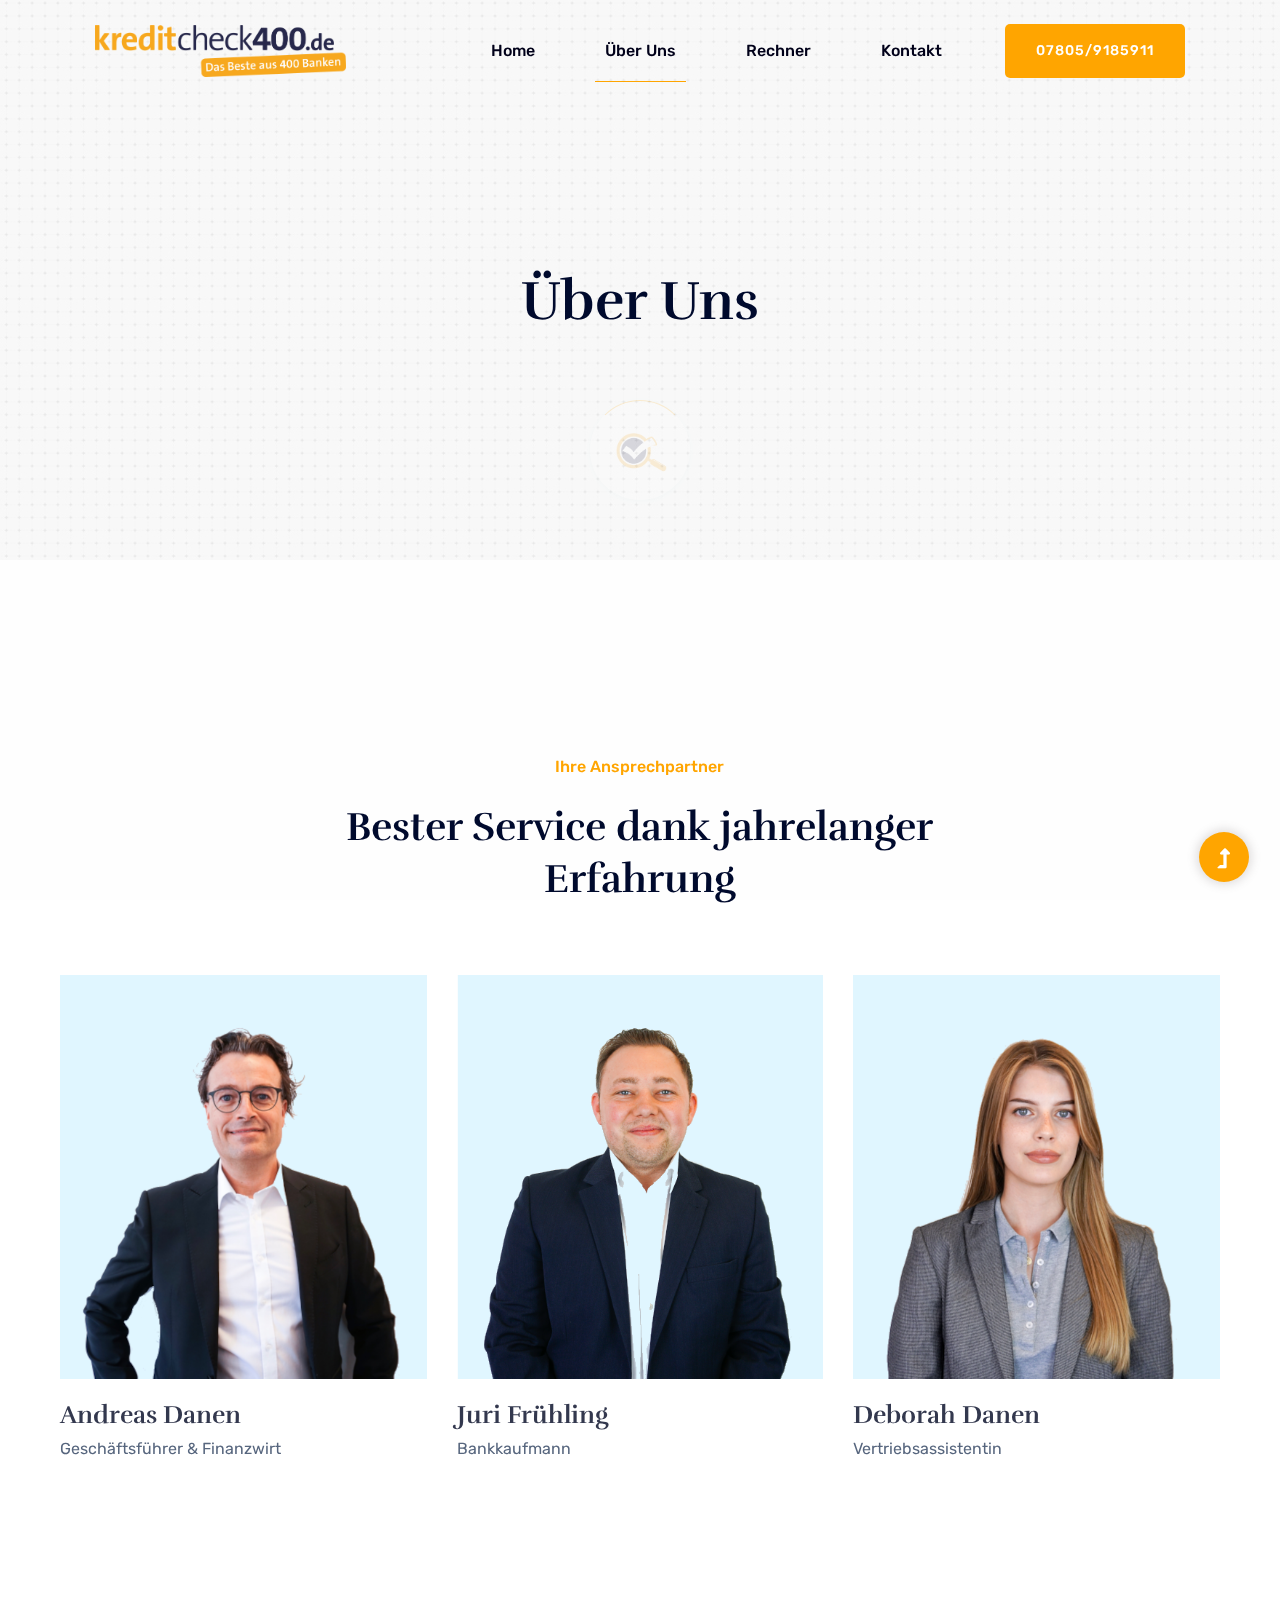
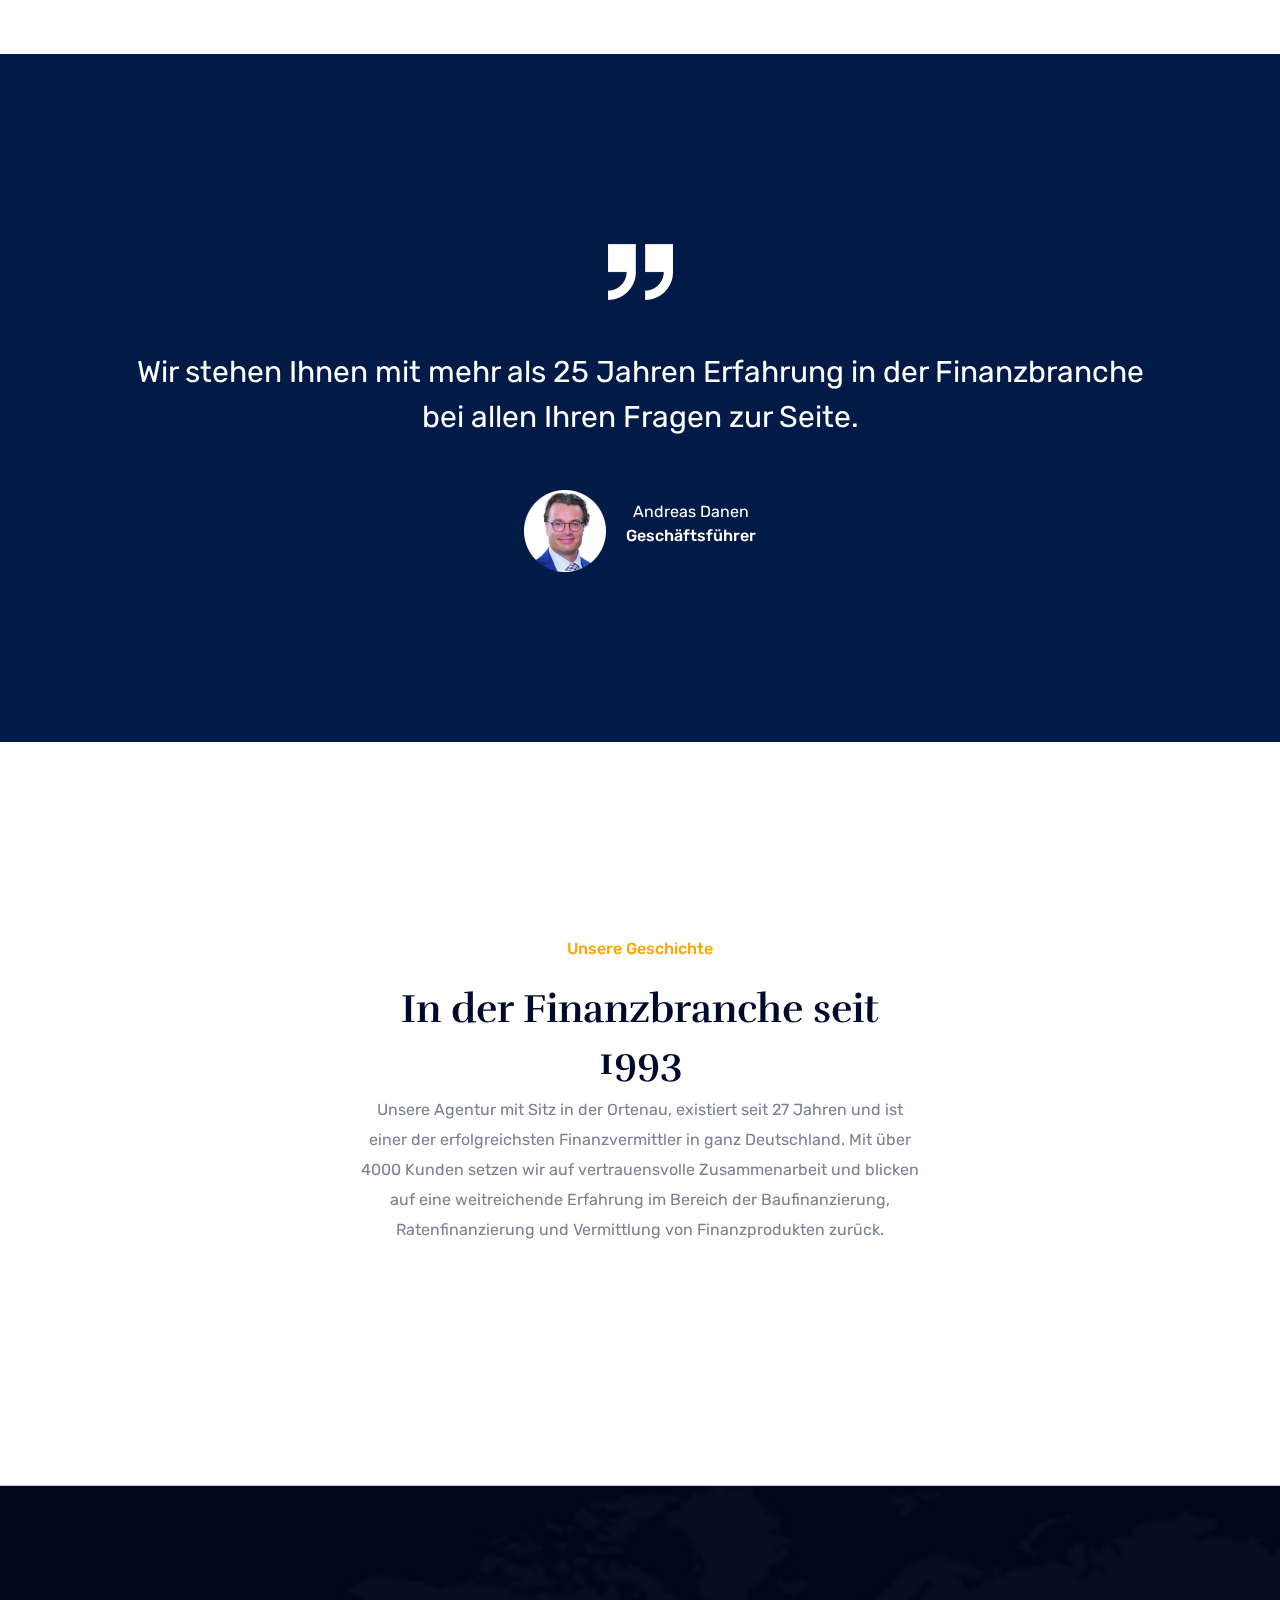
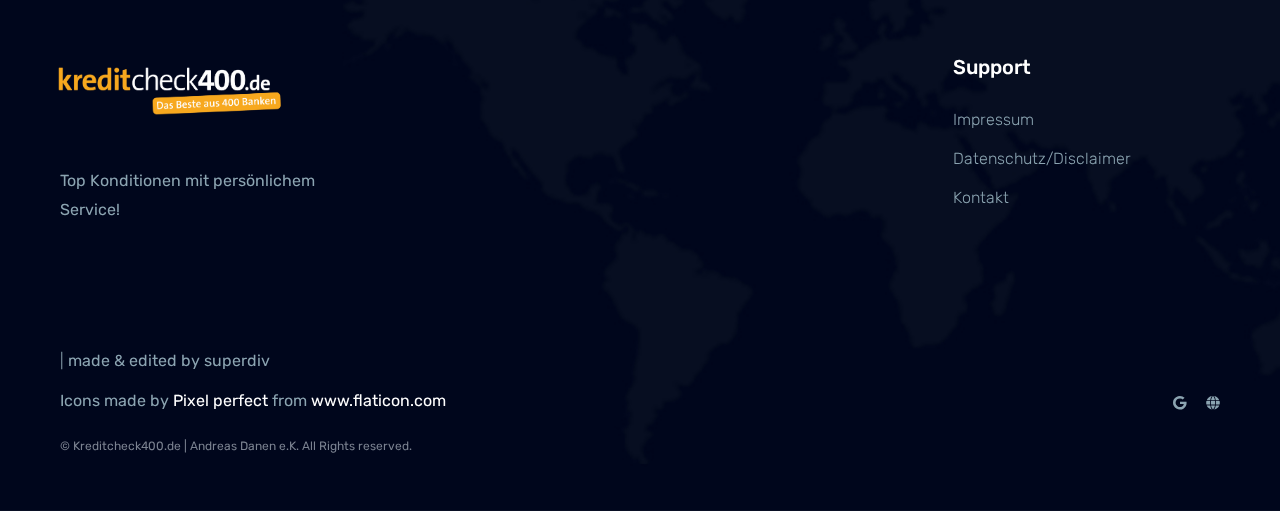
==== kreditcheck400/about.html @ ed124c70 "all files related to Kreditcheck400" ====
<!doctype html>
<html class="no-js" lang="de">
    <head>
        <!-- Cookie Consent Script-->
        <script src="https://cmp.osano.com/16BZ83S5xvFWR2lYL/bb142308-799a-495e-b644-9696ef931f41/osano.js"></script>
        
        <!-- Global site tag (gtag.js) - Google Analytics -->
        <script async src="https://www.googletagmanager.com/gtag/js?id=UA-173921091-1"></script>
        <script>
        window.dataLayer = window.dataLayer || [];
        function gtag(){dataLayer.push(arguments);}
        gtag('js', new Date());

        gtag('config', 'UA-173921091-1');
        </script>

        <meta charset="utf-8">
        <meta http-equiv="x-ua-compatible" content="ie=edge">
        <title>KreditCheck400</title>
        <meta name="description" content="">
        <meta name="viewport" content="width=device-width, initial-scale=1">
        <link rel="manifest" href="site.webmanifest">
		<link rel="shortcut icon" type="image/x-icon" href="assets/img/logo/lupe_transparent.png">

		<!-- CSS here -->
            <link rel="stylesheet" href="assets/css/bootstrap.min.css">
            <link rel="stylesheet" href="assets/css/owl.carousel.min.css">
            <link rel="stylesheet" href="assets/css/slicknav.css">
            <link rel="stylesheet" href="assets/css/flaticon.css">
            <link rel="stylesheet" href="assets/css/animate.min.css">
            <link rel="stylesheet" href="assets/css/magnific-popup.css">
            <link rel="stylesheet" href="assets/css/fontawesome-all.min.css">
            <link rel="stylesheet" href="assets/css/themify-icons.css">
            <link rel="stylesheet" href="assets/css/slick.css">
            <link rel="stylesheet" href="assets/css/nice-select.css">
            <link rel="stylesheet" href="assets/css/style.css">
            <link rel="stylesheet" href="assets/css/style_custom.css">
   </head>

   <body>
    <!-- Preloader Start -->
    <div id="preloader-active">
        <div class="preloader d-flex align-items-center justify-content-center">
            <div class="preloader-inner position-relative">
                <div class="preloader-circle"></div>
                <div class="preloader-img pere-text">
                    <img src="assets/img/logo/lupe_transparent.png" alt="">
                </div>
            </div>
        </div>
    </div>
    <!-- Preloader Start -->
    <!-- Header Start -->
    <div class="header-area header-transparent">
            <div class="main-header  header-sticky">
                <div class="container-fluid">
                    <div class="row align-items-center">
                        <!-- Logo -->
                        <div class="col-xl-2 col-lg-2 col-md-1">
                            <div class="logo">
                                <a href="index.html"><img src="assets/img/logo/kreditcheck400_logo_RGB.png" class="img-fluid" alt="Responsive image"></a>
                            </div>
                        </div>
                        <div class="col-xl-10 col-lg-10 col-md-10">
                        <div class="menu-main d-flex align-items-center justify-content-end">
                            <!-- Main-menu -->
                            <div class="main-menu f-right d-none d-lg-block">
                                <nav> 
                                    <ul id="navigation">  
                                        <li><a href="index.html">Home</a></li>
                                        <li class="active"><a href="about.html">Über uns</a></li>
                                        <li><a href="services.html">Rechner</a></li>
                                        <li><a href="contact.html">Kontakt</a></li>
                                    </ul>
                                </nav>
                            </div>
                            <div class="header-right-btn f-right d-none d-lg-block">
                                <a href="#" class="btn header-btn">07805/9185911</a>
                            </div>
                        </div>
                        </div>   
                        <!-- Mobile Menu -->
                        <div class="col-12">
                            <div class="mobile_menu d-block d-lg-none"></div>
                        </div>
                    </div>
                </div>
            </div>
    </div>
    <!-- Header End -->
    <main>

        <!-- Hero Start-->
        <div class="hero-area2  slider-height2 hero-overly2 d-flex align-items-center ">
            <div class="container">
                <div class="row">
                    <div class="col-xl-12">
                        <div class="hero-cap text-center pt-50">
                            <h2>Über Uns</h2>
                        </div>
                    </div>
                </div>
            </div>
        </div>
        <!--Hero End -->

         <!--Team Area Start -->
         <div class="team-area section-padding30">
            <div class="container">
                <div class="row justify-content-center">
                    <div class="cl-xl-7 col-lg-8 col-md-10">
                        <!-- Section Tittle -->
                        <div class="section-tittle text-center mb-70">
                            <span>Ihre Ansprechpartner</span>
                            <h2>Bester Service dank jahrelanger Erfahrung</h2>
                        </div> 
                    </div>
                </div>
                <div class="row">
                    <div class="col-lg-4 col-md-4 col-sm-6">
                        <div class="single-team mb-30">
                            <div class="team-img">
                                <img src="assets/img/gallery/team1.png" alt="">
                                <!-- Blog Social -->
                                <div class="team-social">
                                    <li><a href="#"><i class="fab fa-facebook-f"></i></a></li>
                                </div>
                            </div>
                            <div class="team-caption">
                                <h3><a href="#">Andreas Danen</a></h3>
                                <p>Geschäftsführer & Finanzwirt</p>
                            </div>
                        </div>
                    </div>
                    <div class="col-lg-4 col-md-4 col-sm-6">
                        <div class="single-team mb-30">
                            <div class="team-img">
                                <img src="assets/img/gallery/team2.png" alt="">
                                <!-- Blog Social -->
                                <div class="team-social">
                                    <li><a href="#"><i class="fab fa-facebook-f"></i></a></li>
                                </div>
                            </div>
                            <div class="team-caption">
                                <h3><a href="#">Juri Frühling</a></h3>
                                <p>Bankkaufmann</p>
                            </div>
                        </div>
                    </div>
                    <div class="col-lg-4 col-md-4 col-sm-6">
                        <div class="single-team mb-30">
                            <div class="team-img">
                                <img src="assets/img/gallery/team3.png" alt="">
                                <!-- Blog Social -->
                                <div class="team-social">
                                    <li><a href="#"><i class="fab fa-facebook-f"></i></a></li>
                                </div>
                            </div>
                            <div class="team-caption">
                                <h3><a href="#">Deborah Danen</a></h3>
                                <p>Vertriebsassistentin</p>
                            </div>
                        </div>
                    </div>
                </div>
            </div>
        </div>
        <!-- Team Area End -->
        <!-- Testimonial Start -->
        <div class="testimonial-area t-bg testimonial-padding">
            <div class="container ">
               <div class="row d-flex justify-content-center">
                    <div class="col-xl-11 col-lg-11 col-md-9">
                        <div class="h1-testimonial-active">
                            <!-- Single Testimonial -->
                            <div class="single-testimonial text-center">
                                 <!-- Testimonial Content -->
                                <div class="testimonial-caption ">
                                    <div class="testimonial-top-cap">
                                        <img src="assets/img/gallery/testimonial.png" alt="">
                                        <p>Wir stehen Ihnen mit mehr als 25 Jahren Erfahrung in der Finanzbranche bei allen Ihren Fragen zur Seite.</p>
                                    </div>
                                    <!-- founder -->
                                    <div class="testimonial-founder d-flex align-items-center justify-content-center">
                                        <div class="founder-img">
                                            <img src="assets/img/testmonial/ceo_testi.png" alt="">
                                        </div>
                                       <div class="founder-text">
                                            <span>Andreas Danen</span>
                                            <p>Geschäftsführer</p>
                                       </div>
                                    </div>
                                </div>
                            </div>
                        </div>
                    </div>
               </div>
            </div>
        </div>
        <!-- Testimonial End -->
        <!-- About Area Start-->
        <div class="section-padding30">
            <div class="container">
                <div class="row justify-content-center">
                    <div class="col-lg-6 col-md-10">
                        <!-- Section Tittle -->
                        <div class="section-tittle text-center mb-80">
                            <span>Unsere Geschichte</span>
                            <h2>In der Finanzbranche seit 1993</h2>
                            <p>Unsere Agentur mit Sitz in der Ortenau, existiert seit 27 Jahren und ist einer der erfolgreichsten Finanzvermittler in ganz Deutschland.
                                Mit über 4000 Kunden setzen wir auf vertrauensvolle Zusammenarbeit und blicken auf eine weitreichende Erfahrung im Bereich der
                                Baufinanzierung, Ratenfinanzierung und Vermittlung von Finanzprodukten zurück.
                            </p>
                        </div>
                    </div>
                </div>
            </div>
        </div>
        <!-- About Area End-->
    </main>
    <footer>
        <!-- Footer Start-->
        <div class="footer-area">
            <div class="container">
               <div class="footer-top footer-padding">
                    <div class="row justify-content-between">
                        <div class="col-xl-3 col-lg-4 col-md-4 col-sm-6">
                            <div class="single-footer-caption mb-50">
                                <div class="single-footer-caption mb-30">
                                    <!-- logo -->
                                    <div class="footer-logo">
                                        <a href="index.html"><img src="assets/img/logo/kreditcheck400_dunkel_transparent.png" alt="" id="footer-logo"></a>
                                    </div>
                                    <div class="footer-pera">
                                        <p>Top Konditionen mit persönlichem Service!</p>
                                   </div>
                                </div>
                            </div>
                        </div>

                        <div class="col-xl-3 col-lg-3 col-md-4 col-sm-6">
                            <div class="single-footer-caption mb-50">
                                <div class="footer-tittle">
                                    <h4>Support</h4>
                                    <ul>
                                        <li><a href="impressum.html">Impressum</a></li>
                                        <li><a href="data_sec.html">Datenschutz/Disclaimer</a></li>
                                        <li><a href="contact.html">Kontakt</a></li>     
                                    </ul>
                                </div>
                            </div>
                        </div>
                    </div>
               </div>
                <div class="footer-bottom">
                    <div class="row d-flex justify-content-between align-items-center">
                        <div class="col-xl-9 col-lg-8">
                            <div class="footer-copy-right">
                                <p>| <strong> made & edited by superdiv</strong></p>
                                <div style="color: #8ba4b1">Icons made by <a href="https://www.flaticon.com/authors/pixel-perfect" title="Pixel perfect">Pixel perfect</a> from <a href="https://www.flaticon.com/" title="Flaticon">www.flaticon.com</a></div>
                            </div>
                            <p class="copyright">© Kreditcheck400.de | Andreas Danen e.K. All Rights reserved.</p>
                        </div>
                        <div class="col-xl-3 col-lg-4">
                            <!-- Footer Social -->
                            <div class="footer-social f-right">
                                <a href="https://www.google.de/search?q=Kreditcheck400&ludocid=16700907217149889486&lsig=AB86z5X49weNEuGw1aB7nE-Sh16t#fpstate=lie"><i class="fab fa-google"></i></a>
                                <a href="index.html"><i class="fas fa-globe"></i></a>
                            </div>
                        </div>
                    </div>
               </div>
            </div>
        </div>
        <!-- Footer End-->
    </footer>
    <!-- Scroll Up -->
    <div id="back-top" >
        <a title="Go to Top" href="#"> <i class="fas fa-level-up-alt"></i></a>
    </div>


    <!-- JS here -->
		<!-- All JS Custom Plugins Link Here here -->
        <script src="./assets/js/vendor/modernizr-3.5.0.min.js"></script>
		<!-- Jquery, Popper, Bootstrap -->
		<script src="./assets/js/vendor/jquery-1.12.4.min.js"></script>
        <script src="./assets/js/popper.min.js"></script>
        <script src="./assets/js/bootstrap.min.js"></script>
	    <!-- Jquery Mobile Menu -->
        <script src="./assets/js/jquery.slicknav.min.js"></script>

		<!-- Jquery Slick , Owl-Carousel Plugins -->
        <script src="./assets/js/owl.carousel.min.js"></script>
        <script src="./assets/js/slick.min.js"></script>
		<!-- One Page, Animated-HeadLin -->
        <script src="./assets/js/wow.min.js"></script>
		<script src="./assets/js/animated.headline.js"></script>
        <script src="./assets/js/jquery.magnific-popup.js"></script>

		<!-- Nice-select, sticky -->
        <script src="./assets/js/jquery.nice-select.min.js"></script>
		<script src="./assets/js/jquery.sticky.js"></script>
        
        <!-- contact js -->
        <script src="./assets/js/contact.js"></script>
        <script src="./assets/js/jquery.form.js"></script>
        <script src="./assets/js/jquery.validate.min.js"></script>
        <script src="./assets/js/mail-script.js"></script>
        <script src="./assets/js/jquery.ajaxchimp.min.js"></script>
        
		<!-- Jquery Plugins, main Jquery -->	
        <script src="./assets/js/plugins.js"></script>
        <script src="./assets/js/main.js"></script>
        
    </body>
</html>
---- kreditcheck400/assets/css/flaticon.css ----
/*
  	Flaticon icon font: Flaticon
  	Creation date: 28/03/2020 11:06
  	*/

@font-face {
  font-family: "Flaticon";
  src: url("../fonts/Flaticon.eot");
  src: url("../fonts/Flaticon.eot?#iefix") format("embedded-opentype"),
       url("../fonts/Flaticon.woff2") format("woff2"),
       url("../fonts/Flaticon.woff") format("woff"),
       url("../fonts/Flaticon.ttf") format("truetype"),
       url("../fonts/Flaticon.svg#Flaticon") format("svg");
  font-weight: normal;
  font-style: normal;
}

@media screen and (-webkit-min-device-pixel-ratio:0) {
  @font-face {
    font-family: "Flaticon";
    src: url("../fonts/Flaticon.svg#Flaticon") format("svg");
  }
}

[class^="flaticon-"]:before, [class*=" flaticon-"]:before,
[class^="flaticon-"]:after, [class*=" flaticon-"]:after {   
  font-family: Flaticon;
font-style: normal;
}

.flaticon-like:before { content: "\f100"; }
.flaticon-clock:before { content: "\f101"; }
.flaticon-money:before { content: "\f102"; }
.flaticon-work:before { content: "\f103"; }
.flaticon-loan:before { content: "\f104"; }
.flaticon-loan-1:before { content: "\f105"; }
---- kreditcheck400/assets/css/themify-icons.css ----
@font-face {
	font-family: 'themify';
	src:url('../fonts/themify.eot?-fvbane');


	src:url('../fonts/themify.eot?#iefix-fvbane') format('embedded-opentype'),
		url('../fonts/themify.woff?-fvbane') format('woff'),
		url('../fonts/themify.ttf?-fvbane') format('truetype'),
		url('../fonts/themify.svg?-fvbane#themify') format('svg');
	font-weight: normal;
	font-style: normal;
}

[class^="ti-"], [class*=" ti-"] {
	font-family: 'themify';
	speak: none;
	font-style: normal;
	font-weight: normal;
	font-variant: normal;
	text-transform: none;
	line-height: 1;

	/* Better Font Rendering =========== */
	-webkit-font-smoothing: antialiased;
	-moz-osx-font-smoothing: grayscale;
}

.ti-wand:before {
	content: "\e600";
}
.ti-volume:before {
	content: "\e601";
}
.ti-user:before {
	content: "\e602";
}
.ti-unlock:before {
	content: "\e603";
}
.ti-unlink:before {
	content: "\e604";
}
.ti-trash:before {
	content: "\e605";
}
.ti-thought:before {
	content: "\e606";
}
.ti-target:before {
	content: "\e607";
}
.ti-tag:before {
	content: "\e608";
}
.ti-tablet:before {
	content: "\e609";
}
.ti-star:before {
	content: "\e60a";
}
.ti-spray:before {
	content: "\e60b";
}
.ti-signal:before {
	content: "\e60c";
}
.ti-shopping-cart:before {
	content: "\e60d";
}
.ti-shopping-cart-full:before {
	content: "\e60e";
}
.ti-settings:before {
	content: "\e60f";
}
.ti-search:before {
	content: "\e610";
}
.ti-zoom-in:before {
	content: "\e611";
}
.ti-zoom-out:before {
	content: "\e612";
}
.ti-cut:before {
	content: "\e613";
}
.ti-ruler:before {
	content: "\e614";
}
.ti-ruler-pencil:before {
	content: "\e615";
}
.ti-ruler-alt:before {
	content: "\e616";
}
.ti-bookmark:before {
	content: "\e617";
}
.ti-bookmark-alt:before {
	content: "\e618";
}
.ti-reload:before {
	content: "\e619";
}
.ti-plus:before {
	content: "\e61a";
}
.ti-pin:before {
	content: "\e61b";
}
.ti-pencil:before {
	content: "\e61c";
}
.ti-pencil-alt:before {
	content: "\e61d";
}
.ti-paint-roller:before {
	content: "\e61e";
}
.ti-paint-bucket:before {
	content: "\e61f";
}
.ti-na:before {
	content: "\e620";
}
.ti-mobile:before {
	content: "\e621";
}
.ti-minus:before {
	content: "\e622";
}
.ti-medall:before {
	content: "\e623";
}
.ti-medall-alt:before {
	content: "\e624";
}
.ti-marker:before {
	content: "\e625";
}
.ti-marker-alt:before {
	content: "\e626";
}
.ti-arrow-up:before {
	content: "\e627";
}
.ti-arrow-right:before {
	content: "\e628";
}
.ti-arrow-left:before {
	content: "\e629";
}
.ti-arrow-down:before {
	content: "\e62a";
}
.ti-lock:before {
	content: "\e62b";
}
.ti-location-arrow:before {
	content: "\e62c";
}
.ti-link:before {
	content: "\e62d";
}
.ti-layout:before {
	content: "\e62e";
}
.ti-layers:before {
	content: "\e62f";
}
.ti-layers-alt:before {
	content: "\e630";
}
.ti-key:before {
	content: "\e631";
}
.ti-import:before {
	content: "\e632";
}
.ti-image:before {
	content: "\e633";
}
.ti-heart:before {
	content: "\e634";
}
.ti-heart-broken:before {
	content: "\e635";
}
.ti-hand-stop:before {
	content: "\e636";
}
.ti-hand-open:before {
	content: "\e637";
}
.ti-hand-drag:before {
	content: "\e638";
}
.ti-folder:before {
	content: "\e639";
}
.ti-flag:before {
	content: "\e63a";
}
.ti-flag-alt:before {
	content: "\e63b";
}
.ti-flag-alt-2:before {
	content: "\e63c";
}
.ti-eye:before {
	content: "\e63d";
}
.ti-export:before {
	content: "\e63e";
}
.ti-exchange-vertical:before {
	content: "\e63f";
}
.ti-desktop:before {
	content: "\e640";
}
.ti-cup:before {
	content: "\e641";
}
.ti-crown:before {
	content: "\e642";
}
.ti-comments:before {
	content: "\e643";
}
.ti-comment:before {
	content: "\e644";
}
.ti-comment-alt:before {
	content: "\e645";
}
.ti-close:before {
	content: "\e646";
}
.ti-clip:before {
	content: "\e647";
}
.ti-angle-up:before {
	content: "\e648";
}
.ti-angle-right:before {
	content: "\e649";
}
.ti-angle-left:before {
	content: "\e64a";
}
.ti-angle-down:before {
	content: "\e64b";
}
.ti-check:before {
	content: "\e64c";
}
.ti-check-box:before {
	content: "\e64d";
}
.ti-camera:before {
	content: "\e64e";
}
.ti-announcement:before {
	content: "\e64f";
}
.ti-brush:before {
	content: "\e650";
}
.ti-briefcase:before {
	content: "\e651";
}
.ti-bolt:before {
	content: "\e652";
}
.ti-bolt-alt:before {
	content: "\e653";
}
.ti-blackboard:before {
	content: "\e654";
}
.ti-bag:before {
	content: "\e655";
}
.ti-move:before {
	content: "\e656";
}
.ti-arrows-vertical:before {
	content: "\e657";
}
.ti-arrows-horizontal:before {
	content: "\e658";
}
.ti-fullscreen:before {
	content: "\e659";
}
.ti-arrow-top-right:before {
	content: "\e65a";
}
.ti-arrow-top-left:before {
	content: "\e65b";
}
.ti-arrow-circle-up:before {
	content: "\e65c";
}
.ti-arrow-circle-right:before {
	content: "\e65d";
}
.ti-arrow-circle-left:before {
	content: "\e65e";
}
.ti-arrow-circle-down:before {
	content: "\e65f";
}
.ti-angle-double-up:before {
	content: "\e660";
}
.ti-angle-double-right:before {
	content: "\e661";
}
.ti-angle-double-left:before {
	content: "\e662";
}
.ti-angle-double-down:before {
	content: "\e663";
}
.ti-zip:before {
	content: "\e664";
}
.ti-world:before {
	content: "\e665";
}
.ti-wheelchair:before {
	content: "\e666";
}
.ti-view-list:before {
	content: "\e667";
}
.ti-view-list-alt:before {
	content: "\e668";
}
.ti-view-grid:before {
	content: "\e669";
}
.ti-uppercase:before {
	content: "\e66a";
}
.ti-upload:before {
	content: "\e66b";
}
.ti-underline:before {
	content: "\e66c";
}
.ti-truck:before {
	content: "\e66d";
}
.ti-timer:before {
	content: "\e66e";
}
.ti-ticket:before {
	content: "\e66f";
}
.ti-thumb-up:before {
	content: "\e670";
}
.ti-thumb-down:before {
	content: "\e671";
}
.ti-text:before {
	content: "\e672";
}
.ti-stats-up:before {
	content: "\e673";
}
.ti-stats-down:before {
	content: "\e674";
}
.ti-split-v:before {
	content: "\e675";
}
.ti-split-h:before {
	content: "\e676";
}
.ti-smallcap:before {
	content: "\e677";
}
.ti-shine:before {
	content: "\e678";
}
.ti-shift-right:before {
	content: "\e679";
}
.ti-shift-left:before {
	content: "\e67a";
}
.ti-shield:before {
	content: "\e67b";
}
.ti-notepad:before {
	content: "\e67c";
}
.ti-server:before {
	content: "\e67d";
}
.ti-quote-right:before {
	content: "\e67e";
}
.ti-quote-left:before {
	content: "\e67f";
}
.ti-pulse:before {
	content: "\e680";
}
.ti-printer:before {
	content: "\e681";
}
.ti-power-off:before {
	content: "\e682";
}
.ti-plug:before {
	content: "\e683";
}
.ti-pie-chart:before {
	content: "\e684";
}
.ti-paragraph:before {
	content: "\e685";
}
.ti-panel:before {
	content: "\e686";
}
.ti-package:before {
	content: "\e687";
}
.ti-music:before {
	content: "\e688";
}
.ti-music-alt:before {
	content: "\e689";
}
.ti-mouse:before {
	content: "\e68a";
}
.ti-mouse-alt:before {
	content: "\e68b";
}
.ti-money:before {
	content: "\e68c";
}
.ti-microphone:before {
	content: "\e68d";
}
.ti-menu:before {
	content: "\e68e";
}
.ti-menu-alt:before {
	content: "\e68f";
}
.ti-map:before {
	content: "\e690";
}
.ti-map-alt:before {
	content: "\e691";
}
.ti-loop:before {
	content: "\e692";
}
.ti-location-pin:before {
	content: "\e693";
}
.ti-list:before {
	content: "\e694";
}
.ti-light-bulb:before {
	content: "\e695";
}
.ti-Italic:before {
	content: "\e696";
}
.ti-info:before {
	content: "\e697";
}
.ti-infinite:before {
	content: "\e698";
}
.ti-id-badge:before {
	content: "\e699";
}
.ti-hummer:before {
	content: "\e69a";
}
.ti-home:before {
	content: "\e69b";
}
.ti-help:before {
	content: "\e69c";
}
.ti-headphone:before {
	content: "\e69d";
}
.ti-harddrives:before {
	content: "\e69e";
}
.ti-harddrive:before {
	content: "\e69f";
}
.ti-gift:before {
	content: "\e6a0";
}
.ti-game:before {
	content: "\e6a1";
}
.ti-filter:before {
	content: "\e6a2";
}
.ti-files:before {
	content: "\e6a3";
}
.ti-file:before {
	content: "\e6a4";
}
.ti-eraser:before {
	content: "\e6a5";
}
.ti-envelope:before {
	content: "\e6a6";
}
.ti-download:before {
	content: "\e6a7";
}
.ti-direction:before {
	content: "\e6a8";
}
.ti-direction-alt:before {
	content: "\e6a9";
}
.ti-dashboard:before {
	content: "\e6aa";
}
.ti-control-stop:before {
	content: "\e6ab";
}
.ti-control-shuffle:before {
	content: "\e6ac";
}
.ti-control-play:before {
	content: "\e6ad";
}
.ti-control-pause:before {
	content: "\e6ae";
}
.ti-control-forward:before {
	content: "\e6af";
}
.ti-control-backward:before {
	content: "\e6b0";
}
.ti-cloud:before {
	content: "\e6b1";
}
.ti-cloud-up:before {
	content: "\e6b2";
}
.ti-cloud-down:before {
	content: "\e6b3";
}
.ti-clipboard:before {
	content: "\e6b4";
}
.ti-car:before {
	content: "\e6b5";
}
.ti-calendar:before {
	content: "\e6b6";
}
.ti-book:before {
	content: "\e6b7";
}
.ti-bell:before {
	content: "\e6b8";
}
.ti-basketball:before {
	content: "\e6b9";
}
.ti-bar-chart:before {
	content: "\e6ba";
}
.ti-bar-chart-alt:before {
	content: "\e6bb";
}
.ti-back-right:before {
	content: "\e6bc";
}
.ti-back-left:before {
	content: "\e6bd";
}
.ti-arrows-corner:before {
	content: "\e6be";
}
.ti-archive:before {
	content: "\e6bf";
}
.ti-anchor:before {
	content: "\e6c0";
}
.ti-align-right:before {
	content: "\e6c1";
}
.ti-align-left:before {
	content: "\e6c2";
}
.ti-align-justify:before {
	content: "\e6c3";
}
.ti-align-center:before {
	content: "\e6c4";
}
.ti-alert:before {
	content: "\e6c5";
}
.ti-alarm-clock:before {
	content: "\e6c6";
}
.ti-agenda:before {
	content: "\e6c7";
}
.ti-write:before {
	content: "\e6c8";
}
.ti-window:before {
	content: "\e6c9";
}
.ti-widgetized:before {
	content: "\e6ca";
}
.ti-widget:before {
	content: "\e6cb";
}
.ti-widget-alt:before {
	content: "\e6cc";
}
.ti-wallet:before {
	content: "\e6cd";
}
.ti-video-clapper:before {
	content: "\e6ce";
}
.ti-video-camera:before {
	content: "\e6cf";
}
.ti-vector:before {
	content: "\e6d0";
}
.ti-themify-logo:before {
	content: "\e6d1";
}
.ti-themify-favicon:before {
	content: "\e6d2";
}
.ti-themify-favicon-alt:before {
	content: "\e6d3";
}
.ti-support:before {
	content: "\e6d4";
}
.ti-stamp:before {
	content: "\e6d5";
}
.ti-split-v-alt:before {
	content: "\e6d6";
}
.ti-slice:before {
	content: "\e6d7";
}
.ti-shortcode:before {
	content: "\e6d8";
}
.ti-shift-right-alt:before {
	content: "\e6d9";
}
.ti-shift-left-alt:before {
	content: "\e6da";
}
.ti-ruler-alt-2:before {
	content: "\e6db";
}
.ti-receipt:before {
	content: "\e6dc";
}
.ti-pin2:before {
	content: "\e6dd";
}
.ti-pin-alt:before {
	content: "\e6de";
}
.ti-pencil-alt2:before {
	content: "\e6df";
}
.ti-palette:before {
	content: "\e6e0";
}
.ti-more:before {
	content: "\e6e1";
}
.ti-more-alt:before {
	content: "\e6e2";
}
.ti-microphone-alt:before {
	content: "\e6e3";
}
.ti-magnet:before {
	content: "\e6e4";
}
.ti-line-double:before {
	content: "\e6e5";
}
.ti-line-dotted:before {
	content: "\e6e6";
}
.ti-line-dashed:before {
	content: "\e6e7";
}
.ti-layout-width-full:before {
	content: "\e6e8";
}
.ti-layout-width-default:before {
	content: "\e6e9";
}
.ti-layout-width-default-alt:before {
	content: "\e6ea";
}
.ti-layout-tab:before {
	content: "\e6eb";
}
.ti-layout-tab-window:before {
	content: "\e6ec";
}
.ti-layout-tab-v:before {
	content: "\e6ed";
}
.ti-layout-tab-min:before {
	content: "\e6ee";
}
.ti-layout-slider:before {
	content: "\e6ef";
}
.ti-layout-slider-alt:before {
	content: "\e6f0";
}
.ti-layout-sidebar-right:before {
	content: "\e6f1";
}
.ti-layout-sidebar-none:before {
	content: "\e6f2";
}
.ti-layout-sidebar-left:before {
	content: "\e6f3";
}
.ti-layout-placeholder:before {
	content: "\e6f4";
}
.ti-layout-menu:before {
	content: "\e6f5";
}
.ti-layout-menu-v:before {
	content: "\e6f6";
}
.ti-layout-menu-separated:before {
	content: "\e6f7";
}
.ti-layout-menu-full:before {
	content: "\e6f8";
}
.ti-layout-media-right-alt:before {
	content: "\e6f9";
}
.ti-layout-media-right:before {
	content: "\e6fa";
}
.ti-layout-media-overlay:before {
	content: "\e6fb";
}
.ti-layout-media-overlay-alt:before {
	content: "\e6fc";
}
.ti-layout-media-overlay-alt-2:before {
	content: "\e6fd";
}
.ti-layout-media-left-alt:before {
	content: "\e6fe";
}
.ti-layout-media-left:before {
	content: "\e6ff";
}
.ti-layout-media-center-alt:before {
	content: "\e700";
}
.ti-layout-media-center:before {
	content: "\e701";
}
.ti-layout-list-thumb:before {
	content: "\e702";
}
.ti-layout-list-thumb-alt:before {
	content: "\e703";
}
.ti-layout-list-post:before {
	content: "\e704";
}
.ti-layout-list-large-image:before {
	content: "\e705";
}
.ti-layout-line-solid:before {
	content: "\e706";
}
.ti-layout-grid4:before {
	content: "\e707";
}
.ti-layout-grid3:before {
	content: "\e708";
}
.ti-layout-grid2:before {
	content: "\e709";
}
.ti-layout-grid2-thumb:before {
	content: "\e70a";
}
.ti-layout-cta-right:before {
	content: "\e70b";
}
.ti-layout-cta-left:before {
	content: "\e70c";
}
.ti-layout-cta-center:before {
	content: "\e70d";
}
.ti-layout-cta-btn-right:before {
	content: "\e70e";
}
.ti-layout-cta-btn-left:before {
	content: "\e70f";
}
.ti-layout-column4:before {
	content: "\e710";
}
.ti-layout-column3:before {
	content: "\e711";
}
.ti-layout-column2:before {
	content: "\e712";
}
.ti-layout-accordion-separated:before {
	content: "\e713";
}
.ti-layout-accordion-merged:before {
	content: "\e714";
}
.ti-layout-accordion-list:before {
	content: "\e715";
}
.ti-ink-pen:before {
	content: "\e716";
}
.ti-info-alt:before {
	content: "\e717";
}
.ti-help-alt:before {
	content: "\e718";
}
.ti-headphone-alt:before {
	content: "\e719";
}
.ti-hand-point-up:before {
	content: "\e71a";
}
.ti-hand-point-right:before {
	content: "\e71b";
}
.ti-hand-point-left:before {
	content: "\e71c";
}
.ti-hand-point-down:before {
	content: "\e71d";
}
.ti-gallery:before {
	content: "\e71e";
}
.ti-face-smile:before {
	content: "\e71f";
}
.ti-face-sad:before {
	content: "\e720";
}
.ti-credit-card:before {
	content: "\e721";
}
.ti-control-skip-forward:before {
	content: "\e722";
}
.ti-control-skip-backward:before {
	content: "\e723";
}
.ti-control-record:before {
	content: "\e724";
}
.ti-control-eject:before {
	content: "\e725";
}
.ti-comments-smiley:before {
	content: "\e726";
}
.ti-brush-alt:before {
	content: "\e727";
}
.ti-youtube:before {
	content: "\e728";
}
.ti-vimeo:before {
	content: "\e729";
}
.ti-twitter:before {
	content: "\e72a";
}
.ti-time:before {
	content: "\e72b";
}
.ti-tumblr:before {
	content: "\e72c";
}
.ti-skype:before {
	content: "\e72d";
}
.ti-share:before {
	content: "\e72e";
}
.ti-share-alt:before {
	content: "\e72f";
}
.ti-rocket:before {
	content: "\e730";
}
.ti-pinterest:before {
	content: "\e731";
}
.ti-new-window:before {
	content: "\e732";
}
.ti-microsoft:before {
	content: "\e733";
}
.ti-list-ol:before {
	content: "\e734";
}
.ti-linkedin:before {
	content: "\e735";
}
.ti-layout-sidebar-2:before {
	content: "\e736";
}
.ti-layout-grid4-alt:before {
	content: "\e737";
}
.ti-layout-grid3-alt:before {
	content: "\e738";
}
.ti-layout-grid2-alt:before {
	content: "\e739";
}
.ti-layout-column4-alt:before {
	content: "\e73a";
}
.ti-layout-column3-alt:before {
	content: "\e73b";
}
.ti-layout-column2-alt:before {
	content: "\e73c";
}
.ti-instagram:before {
	content: "\e73d";
}
.ti-google:before {
	content: "\e73e";
}
.ti-github:before {
	content: "\e73f";
}
.ti-flickr:before {
	content: "\e740";
}
.ti-facebook:before {
	content: "\e741";
}
.ti-dropbox:before {
	content: "\e742";
}
.ti-dribbble:before {
	content: "\e743";
}
.ti-apple:before {
	content: "\e744";
}
.ti-android:before {
	content: "\e745";
}
.ti-save:before {
	content: "\e746";
}
.ti-save-alt:before {
	content: "\e747";
}
.ti-yahoo:before {
	content: "\e748";
}
.ti-wordpress:before {
	content: "\e749";
}
.ti-vimeo-alt:before {
	content: "\e74a";
}
.ti-twitter-alt:before {
	content: "\e74b";
}
.ti-tumblr-alt:before {
	content: "\e74c";
}
.ti-trello:before {
	content: "\e74d";
}
.ti-stack-overflow:before {
	content: "\e74e";
}
.ti-soundcloud:before {
	content: "\e74f";
}
.ti-sharethis:before {
	content: "\e750";
}
.ti-sharethis-alt:before {
	content: "\e751";
}
.ti-reddit:before {
	content: "\e752";
}
.ti-pinterest-alt:before {
	content: "\e753";
}
.ti-microsoft-alt:before {
	content: "\e754";
}
.ti-linux:before {
	content: "\e755";
}
.ti-jsfiddle:before {
	content: "\e756";
}
.ti-joomla:before {
	content: "\e757";
}
.ti-html5:before {
	content: "\e758";
}
.ti-flickr-alt:before {
	content: "\e759";
}
.ti-email:before {
	content: "\e75a";
}
.ti-drupal:before {
	content: "\e75b";
}
.ti-dropbox-alt:before {
	content: "\e75c";
}
.ti-css3:before {
	content: "\e75d";
}
.ti-rss:before {
	content: "\e75e";
}
.ti-rss-alt:before {
	content: "\e75f";
}
---- kreditcheck400/assets/css/nice-select.css ----
.nice-select {
  -webkit-tap-highlight-color: transparent;
  background-color: #fff;
  border-radius: 5px;
  border: solid 1px #e8e8e8;
  box-sizing: border-box;
  clear: both;
  cursor: pointer;
  display: block;
  float: left;
  font-family: inherit;
  font-size: 14px;
  font-weight: normal;
  height: 42px;
  line-height: 40px;
  outline: none;
  padding-left: 18px;
  padding-right: 30px;
  position: relative;
  text-align: left !important;
  -webkit-transition: all 0.2s ease-in-out;
  transition: all 0.2s ease-in-out;
  -webkit-user-select: none;
     -moz-user-select: none;
      -ms-user-select: none;
          user-select: none;
  white-space: nowrap;
  width: auto; }
  .nice-select:hover {
    border-color: #dbdbdb; }
  .nice-select:active, .nice-select.open, .nice-select:focus {
    border-color: #999; }
  .nice-select:after {
    border-bottom: 2px solid #999;
    border-right: 2px solid #999;
    content: '';
    display: block;
    height: 5px;
    margin-top: -4px;
    pointer-events: none;
    position: absolute;
    right: 12px;
    top: 50%;
    -webkit-transform-origin: 66% 66%;
        -ms-transform-origin: 66% 66%;
            transform-origin: 66% 66%;
    -webkit-transform: rotate(45deg);
        -ms-transform: rotate(45deg);
            transform: rotate(45deg);
    -webkit-transition: all 0.15s ease-in-out;
    transition: all 0.15s ease-in-out;
    width: 5px; }
  .nice-select.open:after {
    -webkit-transform: rotate(-135deg);
        -ms-transform: rotate(-135deg);
            transform: rotate(-135deg); }
  .nice-select.open .list {
    opacity: 1;
    pointer-events: auto;
    -webkit-transform: scale(1) translateY(0);
        -ms-transform: scale(1) translateY(0);
            transform: scale(1) translateY(0); }
  .nice-select.disabled {
    border-color: #ededed;
    color: #999;
    pointer-events: none; }
    .nice-select.disabled:after {
      border-color: #cccccc; }
  .nice-select.wide {
    width: 100%; }
    .nice-select.wide .list {
      left: 0 !important;
      right: 0 !important; }
  .nice-select.right {
    float: right; }
    .nice-select.right .list {
      left: auto;
      right: 0; }
  .nice-select.small {
    font-size: 12px;
    height: 36px;
    line-height: 34px; }
    .nice-select.small:after {
      height: 4px;
      width: 4px; }
    .nice-select.small .option {
      line-height: 34px;
      min-height: 34px; }
  .nice-select .list {
    background-color: #fff;
    border-radius: 5px;
    box-shadow: 0 0 0 1px rgba(68, 68, 68, 0.11);
    box-sizing: border-box;
    margin-top: 4px;
    opacity: 0;
    overflow: hidden;
    padding: 0;
    pointer-events: none;
    position: absolute;
    top: 100%;
    left: 0;
    -webkit-transform-origin: 50% 0;
        -ms-transform-origin: 50% 0;
            transform-origin: 50% 0;
    -webkit-transform: scale(0.75) translateY(-21px);
        -ms-transform: scale(0.75) translateY(-21px);
            transform: scale(0.75) translateY(-21px);
    -webkit-transition: all 0.2s cubic-bezier(0.5, 0, 0, 1.25), opacity 0.15s ease-out;
    transition: all 0.2s cubic-bezier(0.5, 0, 0, 1.25), opacity 0.15s ease-out;
    z-index: 9; }
    .nice-select .list:hover .option:not(:hover) {
      background-color: transparent !important; }
  .nice-select .option {
    cursor: pointer;
    font-weight: 400;
    line-height: 40px;
    list-style: none;
    min-height: 40px;
    outline: none;
    padding-left: 18px;
    padding-right: 29px;
    text-align: left;
    -webkit-transition: all 0.2s;
    transition: all 0.2s; }
    .nice-select .option:hover, .nice-select .option.focus, .nice-select .option.selected.focus {
      background-color: #f6f6f6; }
    .nice-select .option.selected {
      font-weight: bold; }
    .nice-select .option.disabled {
      background-color: transparent;
      color: #999;
      cursor: default; }

.no-csspointerevents .nice-select .list {
  display: none; }

.no-csspointerevents .nice-select.open .list {
  display: block; }
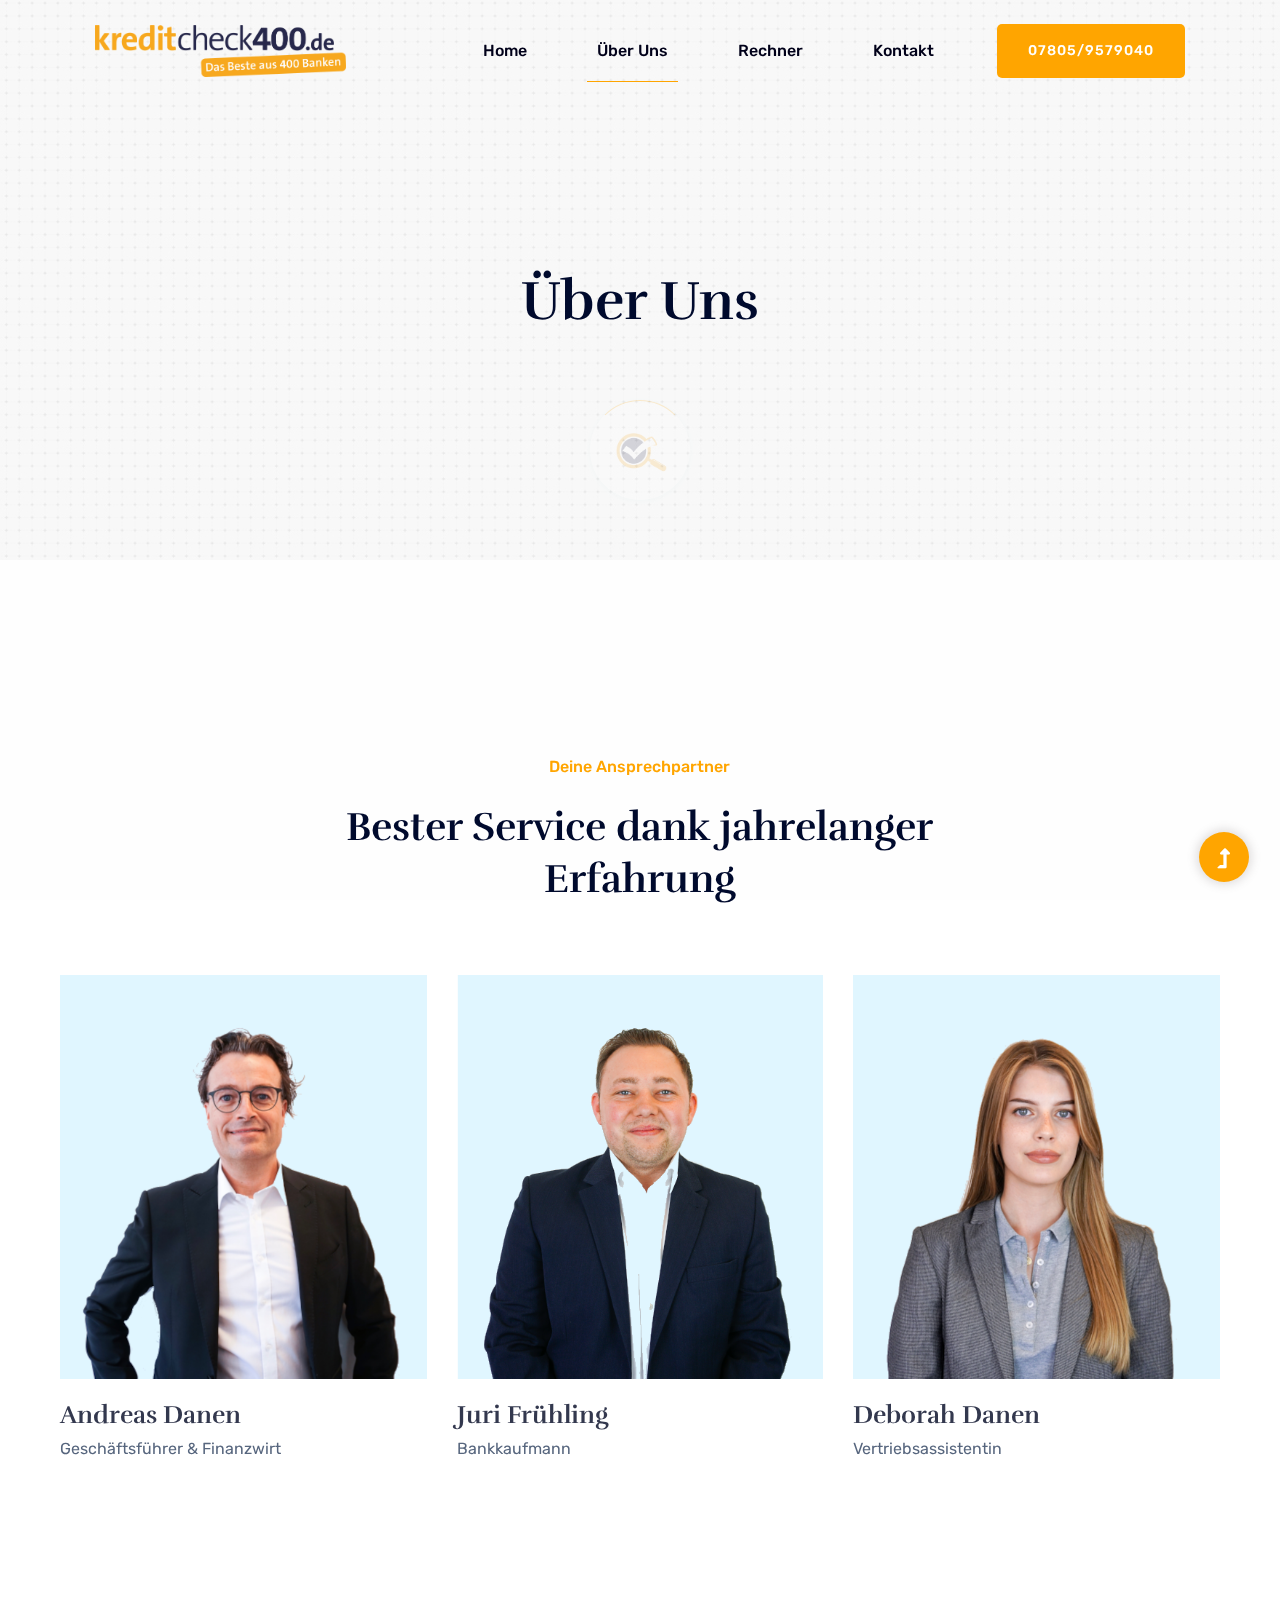
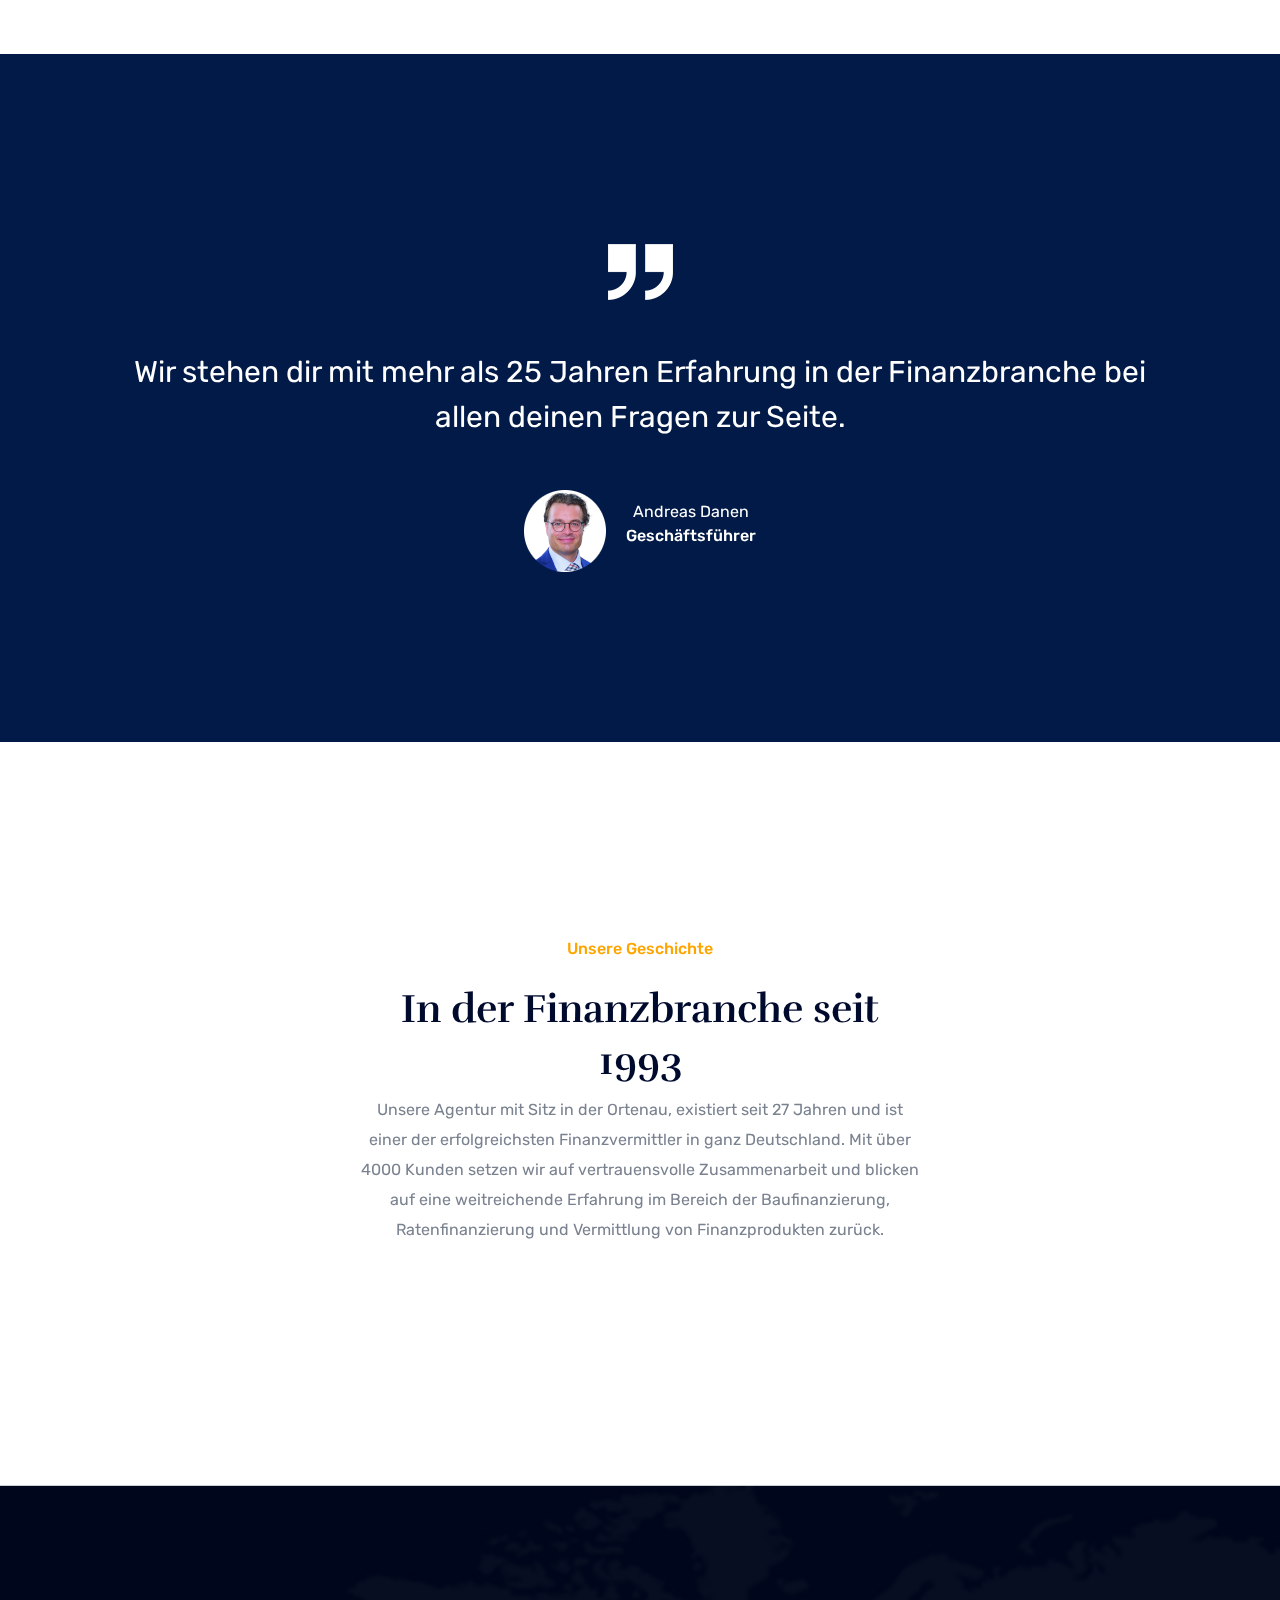
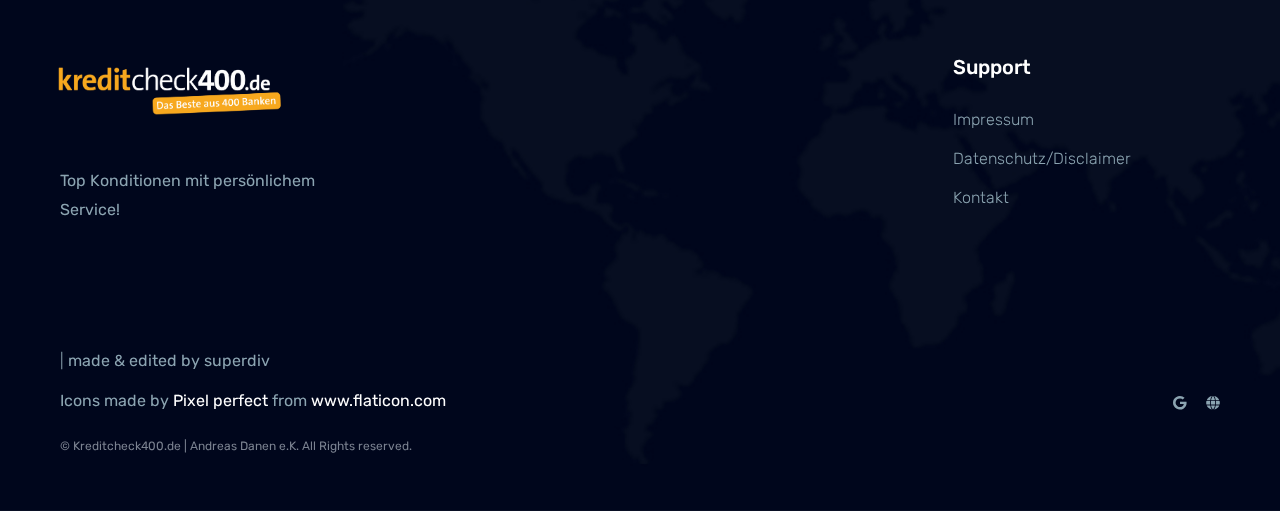
==== commit 6bdc1e19: "last version, new Container Assistance" ====
--- a/kreditcheck400/about.html
+++ b/kreditcheck400/about.html
@@ -75,7 +75,7 @@
                                 </nav>
                             </div>
                             <div class="header-right-btn f-right d-none d-lg-block">
-                                <a href="#" class="btn header-btn">07805/9185911</a>
+                                <a href="#" class="btn header-btn">07805/9579040</a>
                             </div>
                         </div>
                         </div>   
@@ -111,7 +111,7 @@
                     <div class="cl-xl-7 col-lg-8 col-md-10">
                         <!-- Section Tittle -->
                         <div class="section-tittle text-center mb-70">
-                            <span>Ihre Ansprechpartner</span>
+                            <span>Deine Ansprechpartner</span>
                             <h2>Bester Service dank jahrelanger Erfahrung</h2>
                         </div> 
                     </div>
@@ -178,7 +178,7 @@
                                 <div class="testimonial-caption ">
                                     <div class="testimonial-top-cap">
                                         <img src="assets/img/gallery/testimonial.png" alt="">
-                                        <p>Wir stehen Ihnen mit mehr als 25 Jahren Erfahrung in der Finanzbranche bei allen Ihren Fragen zur Seite.</p>
+                                        <p>Wir stehen dir mit mehr als 25 Jahren Erfahrung in der Finanzbranche bei allen deinen Fragen zur Seite.</p>
                                     </div>
                                     <!-- founder -->
                                     <div class="testimonial-founder d-flex align-items-center justify-content-center">
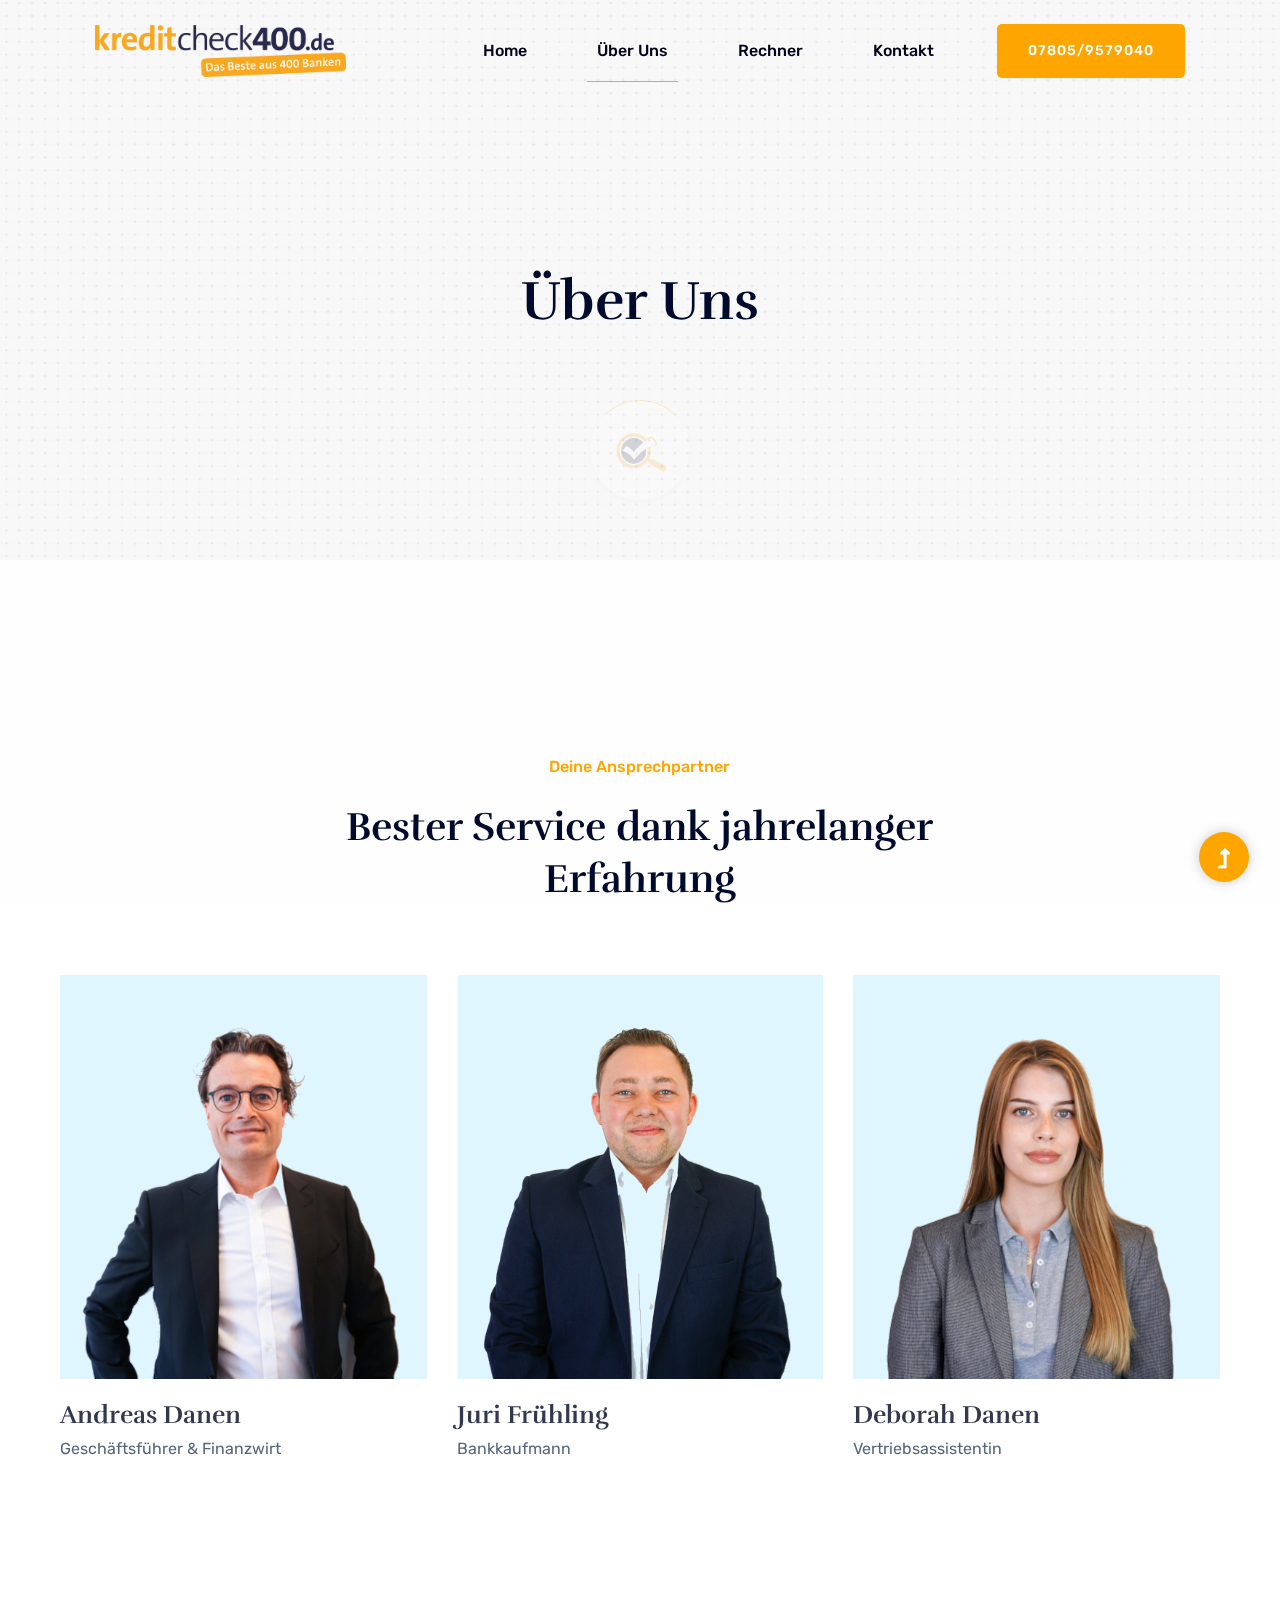
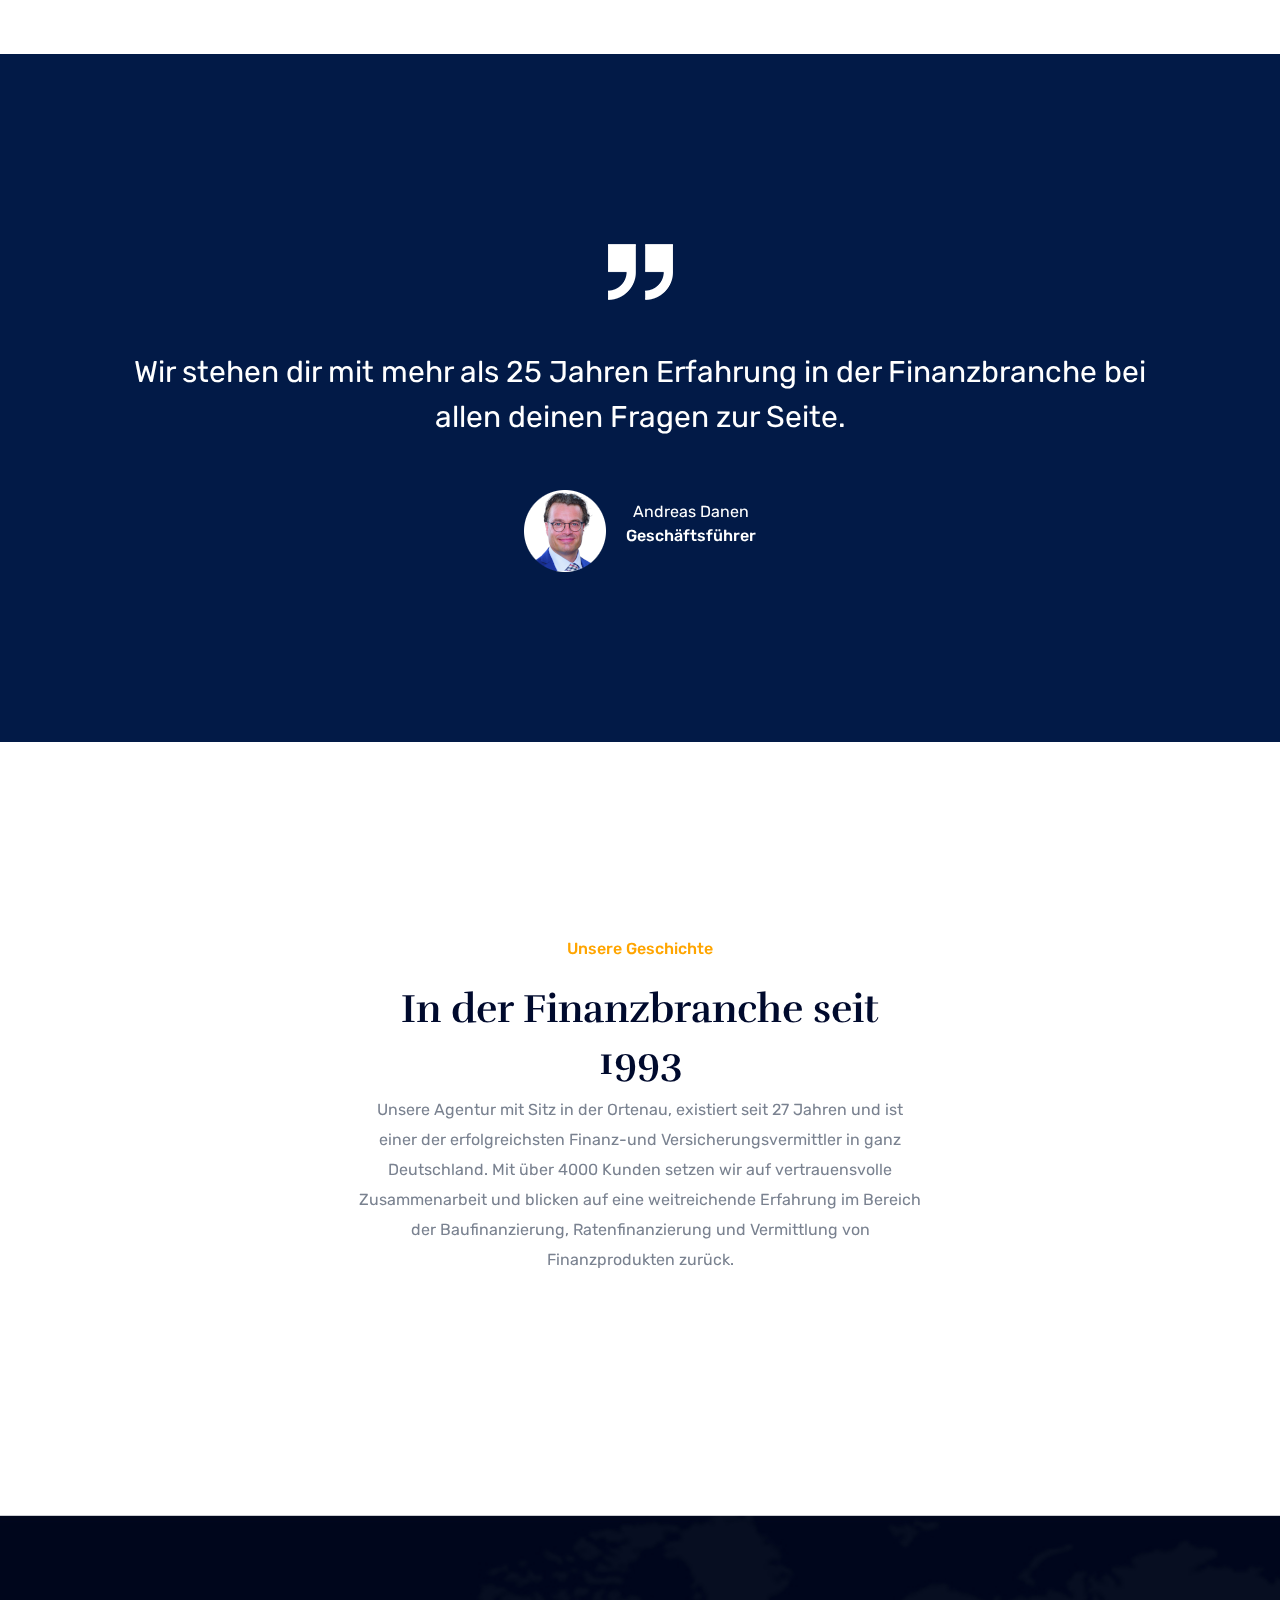
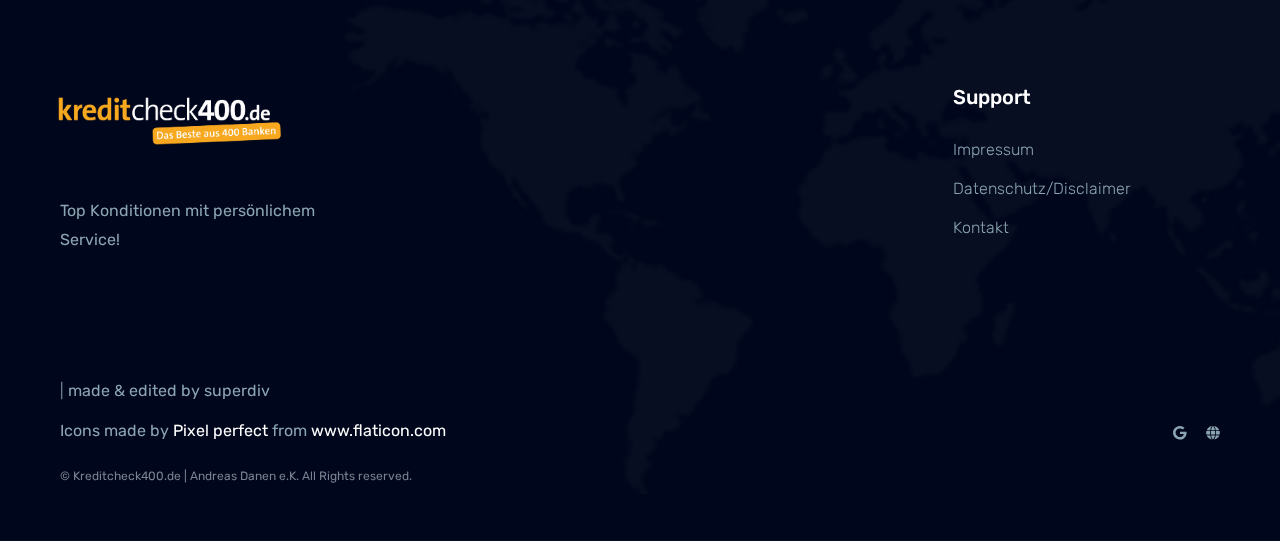
==== commit 72378a80: "changed the contact form, added metag tags, added extra services to footer" ====
--- a/kreditcheck400/about.html
+++ b/kreditcheck400/about.html
@@ -207,7 +207,7 @@
                         <div class="section-tittle text-center mb-80">
                             <span>Unsere Geschichte</span>
                             <h2>In der Finanzbranche seit 1993</h2>
-                            <p>Unsere Agentur mit Sitz in der Ortenau, existiert seit 27 Jahren und ist einer der erfolgreichsten Finanzvermittler in ganz Deutschland.
+                            <p>Unsere Agentur mit Sitz in der Ortenau, existiert seit 27 Jahren und ist einer der erfolgreichsten Finanz-und Versicherungsvermittler in ganz Deutschland.
                                 Mit über 4000 Kunden setzen wir auf vertrauensvolle Zusammenarbeit und blicken auf eine weitreichende Erfahrung im Bereich der
                                 Baufinanzierung, Ratenfinanzierung und Vermittlung von Finanzprodukten zurück.
                             </p>
--- a/kreditcheck400/assets/css/style_custom.css
+++ b/kreditcheck400/assets/css/style_custom.css
@@ -34,6 +34,14 @@
   padding-top: 18px;
   margin-bottom: 0px;
   font-size: 12px;
+}
+
+.button-contactForm {
+  border-radius: 5px;
+}
+
+.button-contactForm:hover {
+  border-color: orange;
 }
 
 /* new logo and custom properties for mobile */
